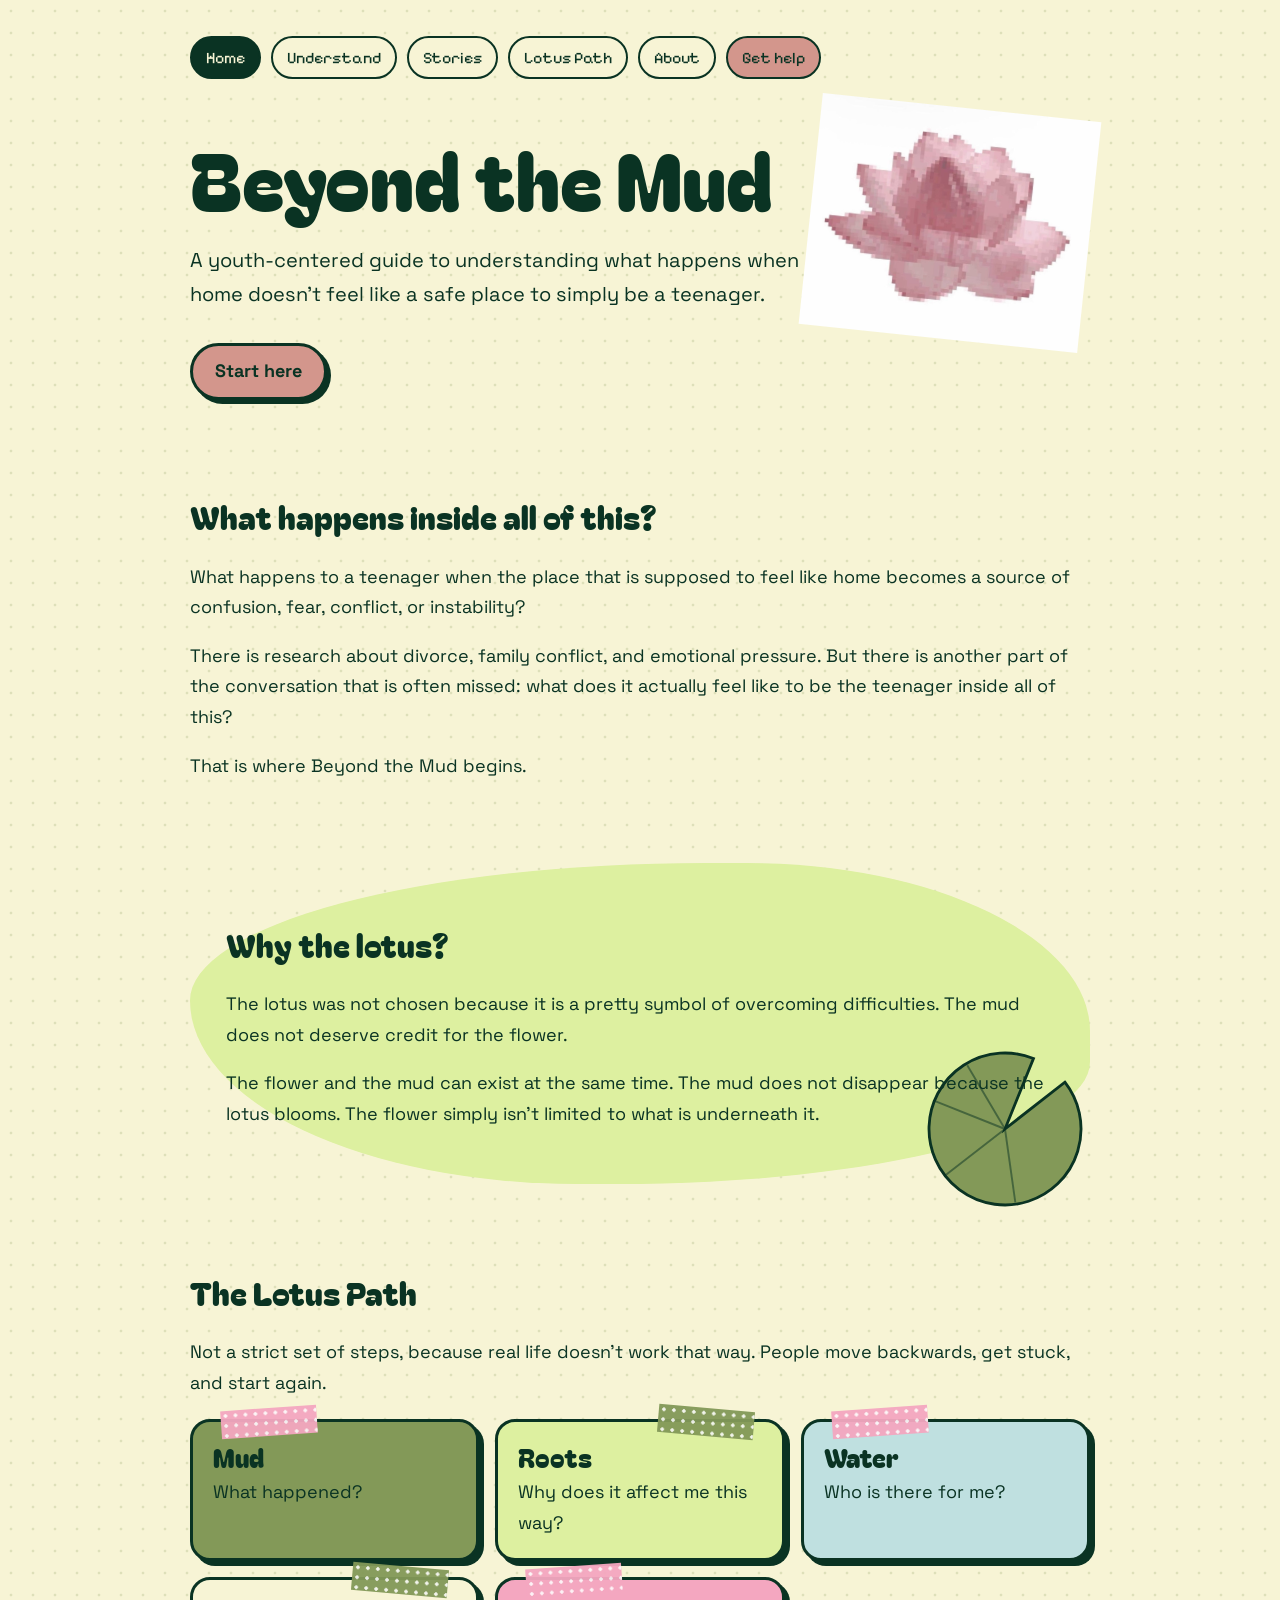
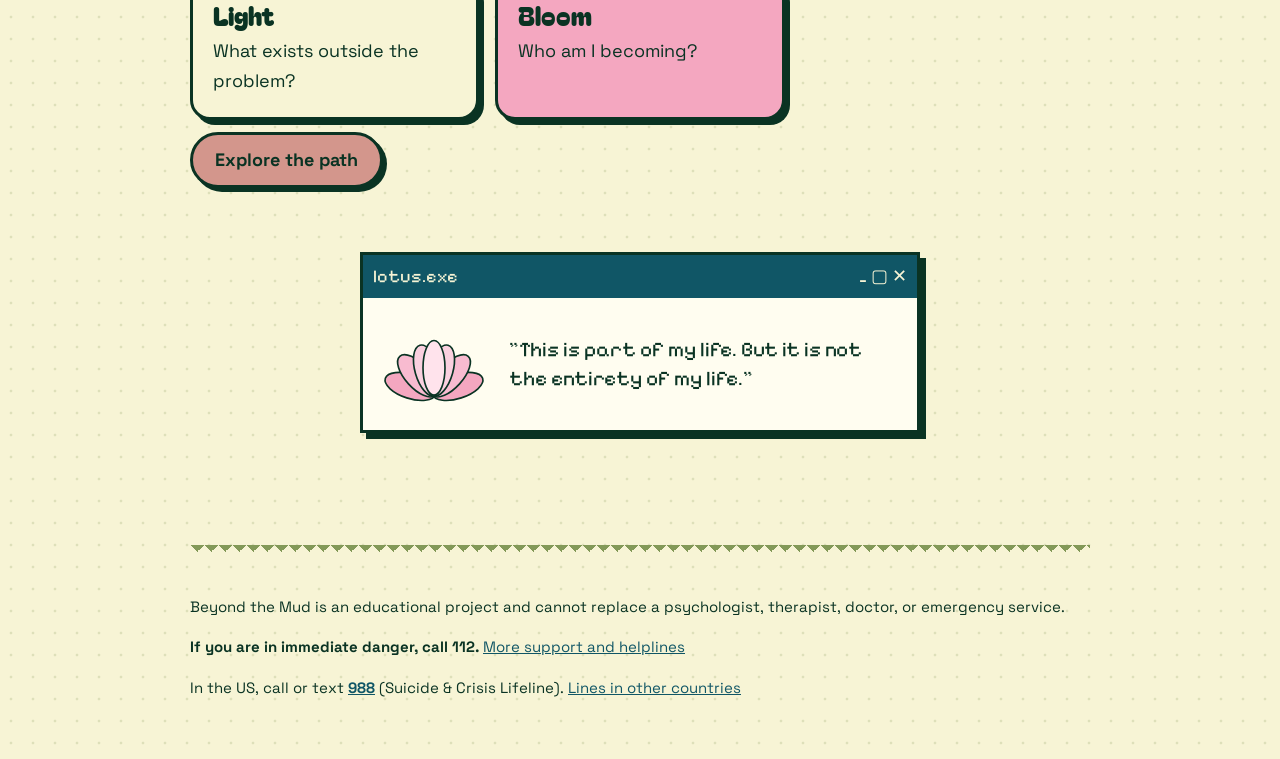
==== index.html @ 1a7a3ea2 "Update index.html" ====
<!DOCTYPE html>
<html lang="en">
<head>
  <meta charset="UTF-8">
  <meta name="viewport" content="width=device-width, initial-scale=1">
  <title>Beyond the Mud</title>
  <meta name="description" content="A youth-centered guide to understanding what happens when home doesn't feel like a safe place to simply be a teenager.">

  <link rel="preconnect" href="https://fonts.googleapis.com">
  <link rel="preconnect" href="https://fonts.gstatic.com" crossorigin>
  <link href="https://fonts.googleapis.com/css2?family=Bagel+Fat+One&family=Pixelify+Sans:wght@400;600&family=Space+Grotesk:wght@400;500;700&display=swap" rel="stylesheet">
  <link rel="stylesheet" href="style.css">
  <link rel="icon" type="image/jpeg" href="images/folder-lotus.jpeg">
<link rel="apple-touch-icon" href="images/folder-lotus.jpeg">
</head>
<body>
  <div class="container">

    <nav class="nav">
      <a href="index.html" class="active">Home</a>
      <a href="understand.html">Understand</a>
      <a href="stories.html">Stories</a>
      <a href="path.html">Lotus Path</a>
      <a href="about.html">About</a>
      <a href="help.html" class="help">Get help</a>
    </nav>

    <header class="hero">
      <img class="sticker sticker-hero" <img class="blend" src="images/pixel-lotus.jpeg" alt="" aria-hidden="true">
      <h1>Beyond the Mud</h1>
      <p class="tagline">A youth-centered guide to understanding what happens when home doesn't feel like a safe place to simply be a teenager.</p>
      <a class="button" href="understand.html">Start here</a>
    </header>

    <main>
      <section class="section">
        <h2>What happens inside all of this?</h2>
        <p>What happens to a teenager when the place that is supposed to feel like home becomes a source of confusion, fear, conflict, or instability?</p>
        <p>There is research about divorce, family conflict, and emotional pressure. But there is another part of the conversation that is often missed: what does it actually feel like to be the teenager inside all of this?</p>
        <p>That is where Beyond the Mud begins.</p>
      </section>

      <section class="section">
        <div class="blob">
          <img class="sticker sticker-blob" src="images/leaf.svg" alt="" aria-hidden="true">
          <h2>Why the lotus?</h2>
          <p>The lotus was not chosen because it is a pretty symbol of overcoming difficulties. The mud does not deserve credit for the flower.</p>
          <p>The flower and the mud can exist at the same time. The mud does not disappear because the lotus blooms. The flower simply isn't limited to what is underneath it.</p>
        </div>
      </section>

      <section class="section">
        <h2>The Lotus Path</h2>
        <p>Not a strict set of steps, because real life doesn't work that way. People move backwards, get stuck, and start again.</p>
        <div class="path-grid">
          <div class="card mud"><h3>Mud</h3><p>What happened?</p></div>
          <div class="card roots"><h3>Roots</h3><p>Why does it affect me this way?</p></div>
          <div class="card water"><h3>Water</h3><p>Who is there for me?</p></div>
          <div class="card light"><h3>Light</h3><p>What exists outside the problem?</p></div>
          <div class="card bloom"><h3>Bloom</h3><p>Who am I becoming?</p></div>
        </div>
        <a class="button" href="path.html">Explore the path</a>
      </section>
      <section class="section">
        <div class="win center">
          <div class="win-bar"><span>lotus.exe</span><span>_ ▢ ✕</span></div>
          <div class="win-body">
            <img src="images/lotus.svg" alt="">
            <p>"This is part of my life. But it is not the entirety of my life."</p>
          </div>
        </div>
      </section>
      <div class="strip">
        <img class="stages" src="images/lotus-stages.jpeg" alt="">
      </div>
    </main>

    <footer class="footer">
      <p>Beyond the Mud is an educational project and cannot replace a psychologist, therapist, doctor, or emergency service.</p>
      <p><strong>If you are in immediate danger, call 112.</strong> <a href="help.html">More support and helplines</a></p>
      <p>In the US, call or text <strong><a href="tel:988">988</a></strong> (Suicide &amp; Crisis Lifeline). <a href="help.html#crisis-lines">Lines in other countries</a></p>
    </footer>

  </div>
</body>
</html>
---- style.css ----
/* ---------- Palette ---------- */
:root {
  --dark:  #0A3323;
  --moss:  #839958;
  --cream: #F7F4D5;
  --rose:  #D3968C;
  --teal:  #105666;
  --lotus: #F4A7C0;
  --lime:  #DDF0A0;
}

/* ---------- Base ---------- */
* { box-sizing: border-box; }

body {
  margin: 0;
  padding: 24px;
  background: var(--cream);
  color: var(--dark);
  font-family: 'Space Grotesk', sans-serif;
  font-size: 18px;
  line-height: 1.7;
}

h1, h2, h3 {
  font-family: 'Bagel Fat One', sans-serif;
  font-weight: 400;
  line-height: 1.15;
  color: var(--dark);
}

h1 { font-size: 3rem; }
h2 { font-size: 2rem; }

a { color: var(--teal); }

/* ---------- Retro window ---------- */
.win {
  max-width: 560px;
  border: 3px solid var(--dark);
  background: #e9e6dc;
  box-shadow: 6px 6px 0 var(--dark);
}
.win-bar {
  display: flex;
  justify-content: space-between;
  padding: 6px 10px;
  background: var(--teal);
  color: var(--cream);
  font-family: 'Pixelify Sans', sans-serif;
}
.win-body { padding: 16px; }

/* ---------- Layout ---------- */
.container { max-width: 900px; margin: 0 auto; }

/* ---------- Navigation ---------- */
.nav {
  display: flex;
  flex-wrap: wrap;
  gap: 10px;
  align-items: center;
  padding: 12px 0 28px;
  font-family: 'Pixelify Sans', sans-serif;
}
.nav a {
  padding: 6px 14px;
  border: 2px solid var(--dark);
  border-radius: 999px;
  background: var(--cream);
  color: var(--dark);
  text-decoration: none;
  font-size: 16px;
}
.nav a:hover { background: var(--lime); }
.nav a.active { background: var(--dark); color: var(--cream); }
.nav a.help { background: var(--rose); }

/* ---------- Hero ---------- */
.hero { padding: 24px 0 40px; }
.hero h1 { font-size: clamp(2.6rem, 9vw, 5rem); margin: 0 0 12px; }
.hero .tagline { font-size: 1.25rem; max-width: 640px; }

/* ---------- Sections ---------- */
.section { padding: 32px 0; }
.blob {
  background: var(--lime);
  padding: 36px;
  border-radius: 60% 40% 55% 45% / 45% 55% 40% 60%;
}
@media (max-width: 600px) {
  .blob { border-radius: 32px; padding: 24px; }
}

/* ---------- Lotus Path cards ---------- */
.path-grid {
  display: grid;
  grid-template-columns: repeat(auto-fit, minmax(240px, 1fr));
  gap: 16px;
  margin-top: 20px;
}
.card {
  padding: 20px;
  border: 3px solid var(--dark);
  border-radius: 20px;
  box-shadow: 5px 5px 0 var(--dark);
}
.card h3 { margin: 0 0 6px; font-size: 1.6rem; }
.card p { margin: 0; }
.card.mud   { background: var(--moss); }
.card.roots { background: var(--lime); }
.card.water { background: #bfe0e0; }
.card.light { background: var(--cream); }
.card.bloom { background: var(--lotus); }

/* ---------- Button ---------- */
.button {
  display: inline-block;
  margin-top: 12px;
  padding: 10px 22px;
  border: 3px solid var(--dark);
  border-radius: 999px;
  background: var(--rose);
  color: var(--dark);
  font-weight: 700;
  text-decoration: none;
  box-shadow: 4px 4px 0 var(--dark);
}

/* ---------- Footer ---------- */
.footer {
  margin-top: 40px;
  padding: 20px 0;
  border-top: 2px solid var(--dark);
  font-size: 15px;
}
/* ---------- Help page ---------- */
.help-block {
  margin: 24px 0;
  padding: 22px;
  border: 3px solid var(--dark);
  border-radius: 20px;
  background: #fffdf0;
  box-shadow: 5px 5px 0 var(--dark);
}
.help-block.urgent { background: var(--rose); }
.help-block h2 { margin: 0 0 8px; font-size: 1.7rem; }
.help-block ul { padding-left: 22px; }
.hotline {
  margin: 6px 0;
  font-family: 'Pixelify Sans', sans-serif;
  font-size: 1.7rem;
  font-weight: 600;
}
.hotline a { color: var(--dark); }
.small { font-size: 15px; }
/* ---------- Understand page ---------- */
.toc {
  display: flex;
  flex-wrap: wrap;
  gap: 8px;
  margin: 0 0 32px;
  font-family: 'Pixelify Sans', sans-serif;
}
.toc a {
  padding: 5px 12px;
  border: 2px solid var(--dark);
  border-radius: 999px;
  background: var(--lime);
  color: var(--dark);
  text-decoration: none;
  font-size: 15px;
}
.toc a:hover { background: var(--lotus); }

.article h2 { margin-top: 56px; scroll-margin-top: 20px; }
.article h3 { font-size: 1.4rem; margin-top: 32px; }
.article ul { padding-left: 22px; }
.article li { margin-bottom: 6px; }

blockquote.quote {
  margin: 20px 0;
  padding: 14px 20px;
  border-left: 6px solid var(--rose);
  background: #fffdf0;
  border-radius: 0 16px 16px 0;
  font-style: italic;
}

.key-idea {
  margin: 28px 0;
  padding: 20px 24px;
  border: 3px solid var(--dark);
  border-radius: 20px;
  background: var(--lotus);
  box-shadow: 5px 5px 0 var(--dark);
  font-weight: 500;
}
/* ---------- Stories page ---------- */
.notice {
  margin: 0 0 32px;
  padding: 16px 20px;
  border: 2px dashed var(--dark);
  border-radius: 16px;
  background: #fffdf0;
  font-size: 16px;
}

.story {
  margin: 44px 0;
  padding: 28px;
  border: 3px solid var(--dark);
  border-radius: 24px;
  box-shadow: 6px 6px 0 var(--dark);
}
.story.s1 { background: var(--lime); }
.story.s2 { background: #d4ecec; }
.story.s3 { background: #fbdbe6; }
.story.s4 { background: #fffdf0; }

.story-label {
  display: inline-block;
  margin-bottom: 12px;
  padding: 3px 12px;
  border: 2px solid var(--dark);
  border-radius: 999px;
  background: var(--cream);
  font-family: 'Pixelify Sans', sans-serif;
  font-size: 15px;
}
.story-quote {
  margin: 0 0 8px;
  padding-left: 18px;
  border-left: 6px solid var(--dark);
  font-size: 1.15rem;
  font-style: italic;
}
.story-source { margin: 0 0 20px; font-size: 14px; opacity: 0.8; }
.story h3 { margin: 28px 0 8px; font-size: 1.5rem; }
.story ul, .story ol { padding-left: 22px; }
.story li { margin-bottom: 6px; }
/* ---------- Lotus Path page ---------- */
.stage {
  position: relative;
  margin: 28px 0;
  padding: 28px 28px 28px 28px;
  border: 3px solid var(--dark);
  border-radius: 24px;
  box-shadow: 6px 6px 0 var(--dark);
  scroll-margin-top: 20px;
}
.stage.mud   { background: var(--moss); }
.stage.roots { background: var(--lime); }
.stage.water { background: #bfe0e0; }
.stage.light { background: #fffdf0; }
.stage.bloom { background: var(--lotus); }

.stage-num {
  display: inline-block;
  margin-bottom: 8px;
  padding: 3px 12px;
  border: 2px solid var(--dark);
  border-radius: 999px;
  background: var(--cream);
  font-family: 'Pixelify Sans', sans-serif;
  font-size: 15px;
}
.stage h2 { margin: 0 0 4px; font-size: 2.4rem; }
.stage .question {
  margin: 0 0 16px;
  font-size: 1.2rem;
  font-weight: 700;
}

.path-connector {
  height: 28px;
  width: 4px;
  margin: 0 auto;
  background: repeating-linear-gradient(
    to bottom, var(--dark) 0 6px, transparent 6px 12px
  );
}

.ending {
  margin: 48px 0;
  padding: 28px;
  border-top: 3px solid var(--dark);
  border-bottom: 3px solid var(--dark);
  font-size: 1.15rem;
}
.ending p { margin: 0 0 12px; }
/* ---------- About page ---------- */
.win.wide { max-width: 100%; margin: 32px 0; }
.win.wide .win-body { padding: 28px; background: #fffdf0; }
.win.wide .win-body h3 { margin-top: 28px; font-size: 1.5rem; }
.win.wide .win-body ul { padding-left: 22px; }
.win.wide .win-body li { margin-bottom: 6px; }

.bloom-line {
  margin: 36px 0 8px;
  font-family: 'Bagel Fat One', sans-serif;
  font-size: clamp(2rem, 7vw, 3.4rem);
  line-height: 1.1;
  color: var(--dark);
}

.not-list {
  margin: 20px 0;
  padding: 0;
  list-style: none;
  font-size: 1.15rem;
  font-weight: 500;
}
.not-list li { margin-bottom: 4px; }
/* ---------- Stickers ---------- */
.hero, .blob { position: relative; }
.hero > *:not(.sticker),
.blob > *:not(.sticker) { position: relative; z-index: 1; }

.sticker {
  position: absolute;
  height: auto;
  pointer-events: none;
  user-select: none;
  z-index: 0;
}
.sticker-hero {
  width: clamp(120px, 26vw, 280px);
  right: 0;
  top: 0;
  transform: rotate(6deg);
}
.sticker-blob {
  width: clamp(110px, 18vw, 190px);
  right: -10px;
  bottom: -40px;
  transform: rotate(-8deg);
}
@media (max-width: 700px) {
  .sticker-hero { width: 120px; opacity: 0.35; top: -10px; }
  .sticker-blob { width: 100px; opacity: 0.5; right: 0; bottom: -30px; }
}
/* ---------- Moodboard details ---------- */

/* soft polka-dot paper background */
body {
  background-image: radial-gradient(rgba(131, 153, 88, 0.22) 1.5px, transparent 1.6px);
  background-size: 22px 22px;
}

::selection { background: var(--lotus); color: var(--dark); }

/* washi tape on cards */
.card, .story, .stage, .help-block { position: relative; }

.card::before, .story::before, .stage::before, .help-block::before {
  content: "";
  position: absolute;
  top: -14px;
  left: 28px;
  width: 96px;
  height: 28px;
  background:
    radial-gradient(rgba(255,255,255,0.9) 22%, transparent 24%) 0 0 / 10px 10px,
    var(--lotus);
  transform: rotate(-4deg);
  opacity: 0.95;
  z-index: 2;
}
.card:nth-child(even)::before,
.story:nth-of-type(even)::before,
.stage:nth-of-type(even)::before,
.help-block:nth-of-type(even)::before {
  left: auto;
  right: 28px;
  transform: rotate(5deg);
  background:
    radial-gradient(rgba(255,255,255,0.9) 22%, transparent 24%) 0 0 / 10px 10px,
    var(--moss);
}

/* ric-rac zigzag above the footer */
.footer { border-top: none; position: relative; padding-top: 34px; }
.footer::before {
  content: "";
  position: absolute;
  top: 0;
  left: 0;
  right: 0;
  height: 14px;
  background:
    linear-gradient(135deg, var(--moss) 25%, transparent 25%) -7px 0 / 14px 14px,
    linear-gradient(225deg, var(--moss) 25%, transparent 25%) -7px 0 / 14px 14px;
}

/* centered retro window with a quote */
.win.center { margin: 0 auto; }
.win.center .win-body {
  display: flex;
  align-items: center;
  gap: 20px;
  background: #fffdf0;
  font-family: 'Pixelify Sans', sans-serif;
  font-size: 1.3rem;
  line-height: 1.4;
}
.win.center .win-body img { width: 110px; height: auto; flex-shrink: 0; }
@media (max-width: 600px) {
  .win.center .win-body { flex-direction: column; text-align: center; }
}
/* ---------- References ---------- */
.references {
  margin-top: 56px;
  padding-top: 24px;
  border-top: 3px solid var(--dark);
}
.references h2 { margin-top: 0; }
.references ol { padding-left: 22px; }
.references li { margin-bottom: 14px; font-size: 16px; scroll-margin-top: 20px; }
sup a { text-decoration: none; font-weight: 700; }
/* ---------- Images & player ---------- */
.blend { mix-blend-mode: multiply; }

.player { max-width: 420px; margin: 20px 0; }
.player .win-body { background: #fffdf0; text-align: center; }
.player .track {
  margin: 0;
  font-family: 'Pixelify Sans', sans-serif;
  font-size: 1.3rem;
  line-height: 1.3;
}
.player .artist { margin: 4px 0 14px; font-size: 14px; opacity: 0.8; }
.progress {
  height: 12px;
  border: 2px solid var(--dark);
  border-radius: 999px;
  background: var(--cream);
  overflow: hidden;
}
.progress span { display: block; width: 62%; height: 100%; background: var(--lotus); }
.controls {
  display: flex;
  justify-content: center;
  gap: 8px;
  margin-top: 12px;
  font-family: 'Pixelify Sans', sans-serif;
}
.controls span {
  min-width: 40px;
  padding: 4px 8px;
  border: 2px solid var(--dark);
  border-radius: 999px;
  background: var(--cream);
}
/* ---------- Crisis lines ---------- */
.country-grid {
  display: grid;
  grid-template-columns: repeat(auto-fit, minmax(240px, 1fr));
  gap: 14px;
  margin-top: 16px;
}
.country {
  padding: 14px 16px;
  border: 2px solid var(--dark);
  border-radius: 16px;
  background: var(--cream);
}
.country h3 { margin: 0 0 4px; font-size: 1.15rem; }
.country p { margin: 0 0 6px; font-size: 15px; line-height: 1.5; }
.country .hotline { font-size: 1.6rem; margin: 2px 0 6px; }
/* ---------- Sticker strips ---------- */
.strip {
  display: flex;
  flex-wrap: wrap;
  justify-content: center;
  align-items: center;
  gap: 18px;
  margin: 40px 0;
}
.strip img {
  width: clamp(70px, 16vw, 120px);
  height: auto;
  mix-blend-mode: multiply;
}
.strip img:nth-child(odd)  { transform: rotate(-6deg); }
.strip img:nth-child(even) { transform: rotate(5deg); }
.strip img.stages { width: clamp(260px, 70vw, 520px); transform: none; }
.strip img.teapot { width: clamp(120px, 28vw, 200px); }

.sticker-hero.flip { transform: rotate(180deg); }

/* pixel cursor */
body { cursor: url("images/cursor.svg") 0 0, auto; }
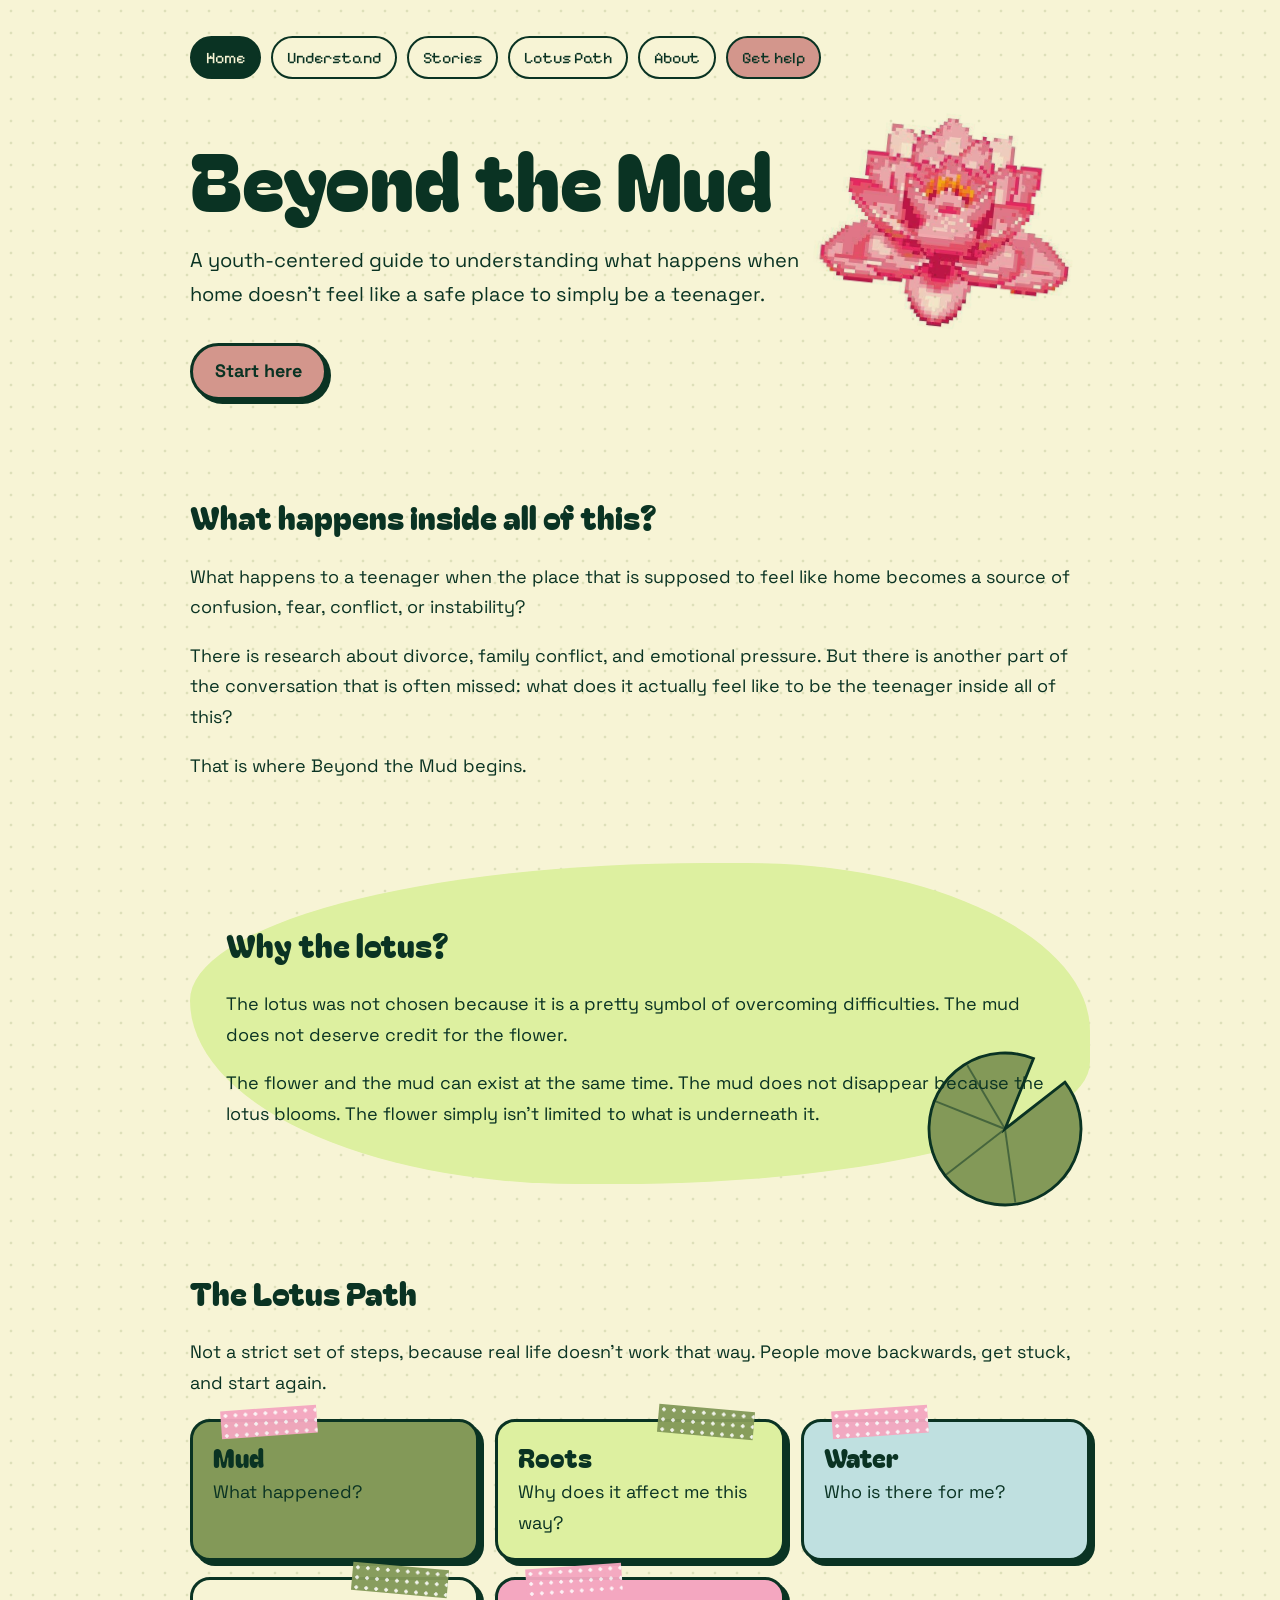
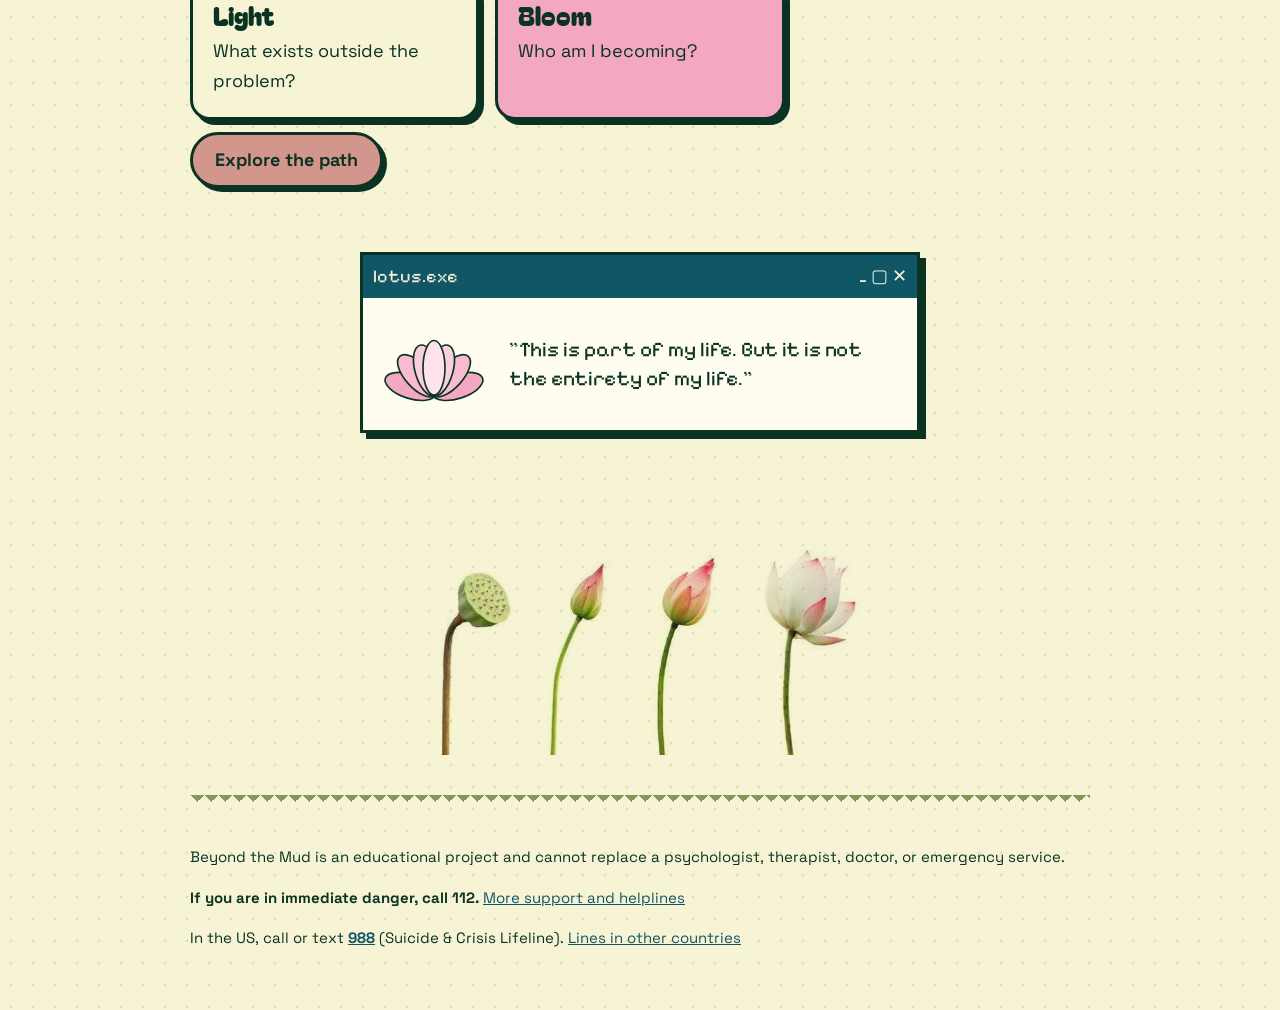
==== commit 30d94282: "Update index.html" ====
--- a/index.html
+++ b/index.html
@@ -26,7 +26,7 @@
     </nav>
 
     <header class="hero">
-      <img class="sticker sticker-hero" <img class="blend" src="images/pixel-lotus.jpeg" alt="" aria-hidden="true">
+       <img class="sticker sticker-hero blend" src="images/pixel-lotus-pink.jpeg" alt="" aria-hidden="true">
       <h1>Beyond the Mud</h1>
       <p class="tagline">A youth-centered guide to understanding what happens when home doesn't feel like a safe place to simply be a teenager.</p>
       <a class="button" href="understand.html">Start here</a>
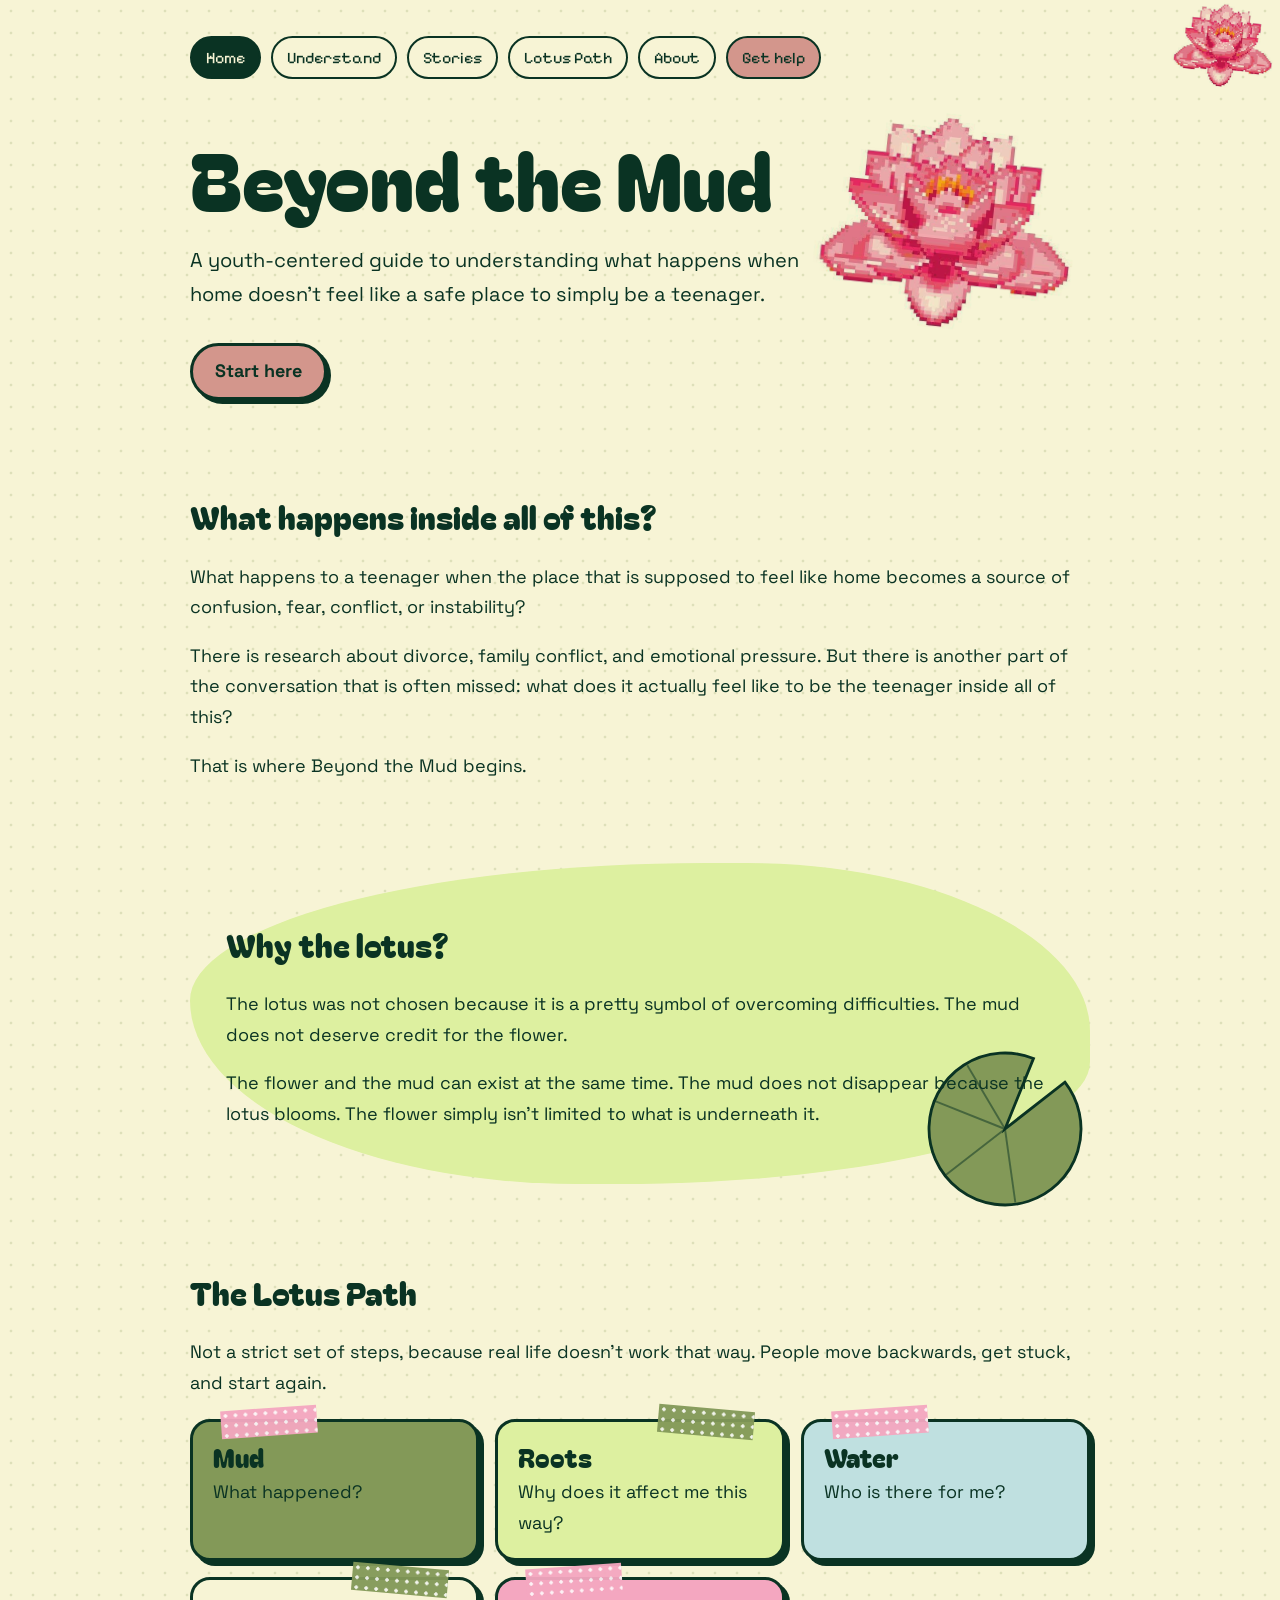
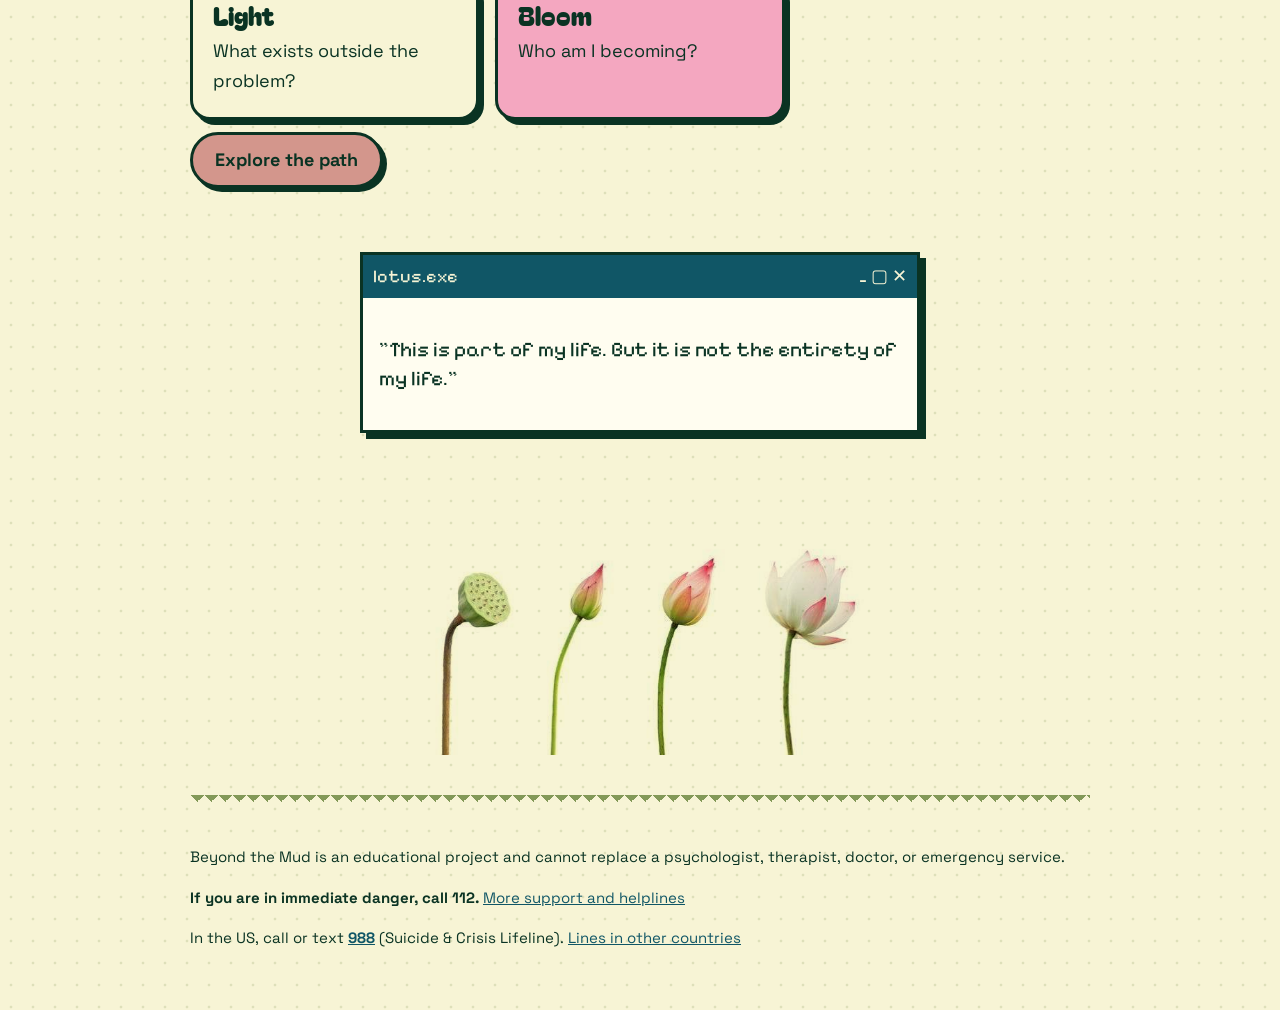
==== commit b7dfb845: "Update index.html" ====
--- a/index.html
+++ b/index.html
@@ -65,7 +65,7 @@
         <div class="win center">
           <div class="win-bar"><span>lotus.exe</span><span>_ ▢ ✕</span></div>
           <div class="win-body">
-            <img src="images/lotus.svg" alt="">
+                   <img class="sticker sticker-hero blend" src="images/pixel-lotus-pink.jpeg" alt="" aria-hidden="true">
             <p>"This is part of my life. But it is not the entirety of my life."</p>
           </div>
         </div>
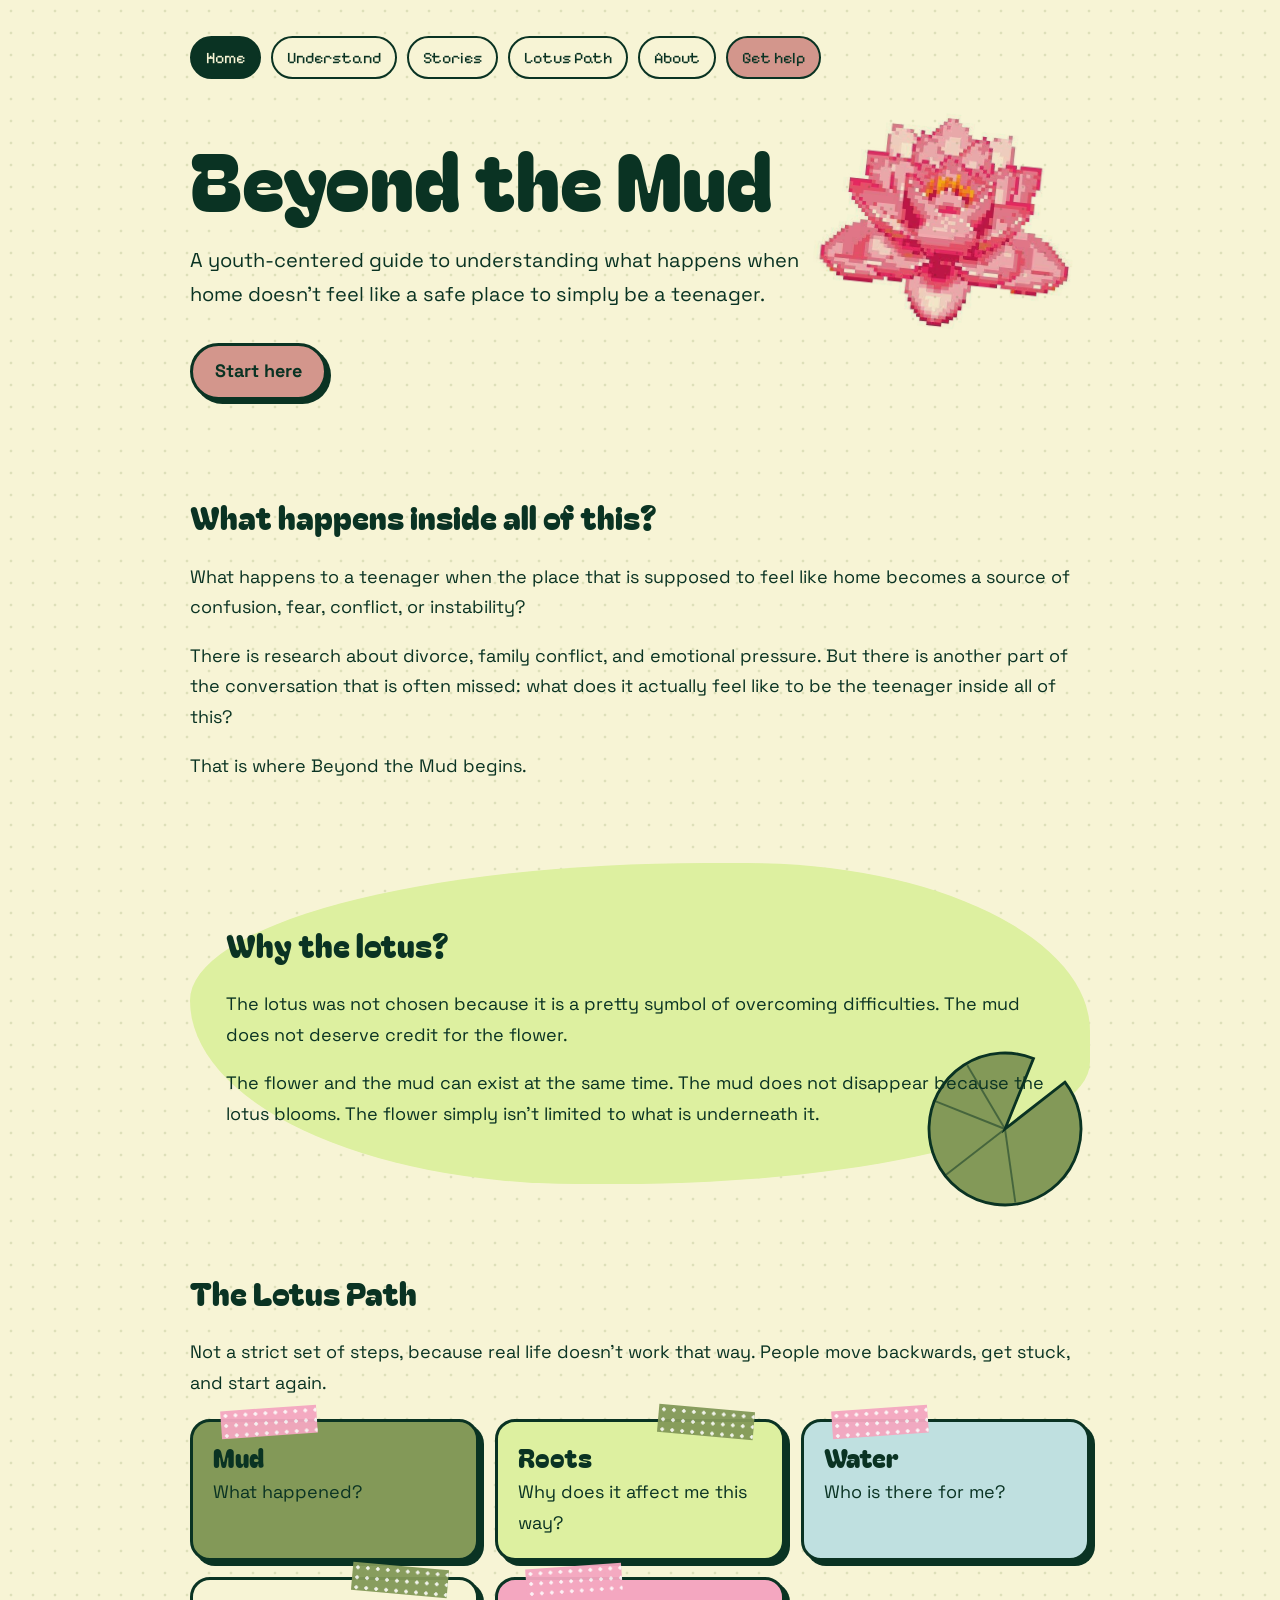
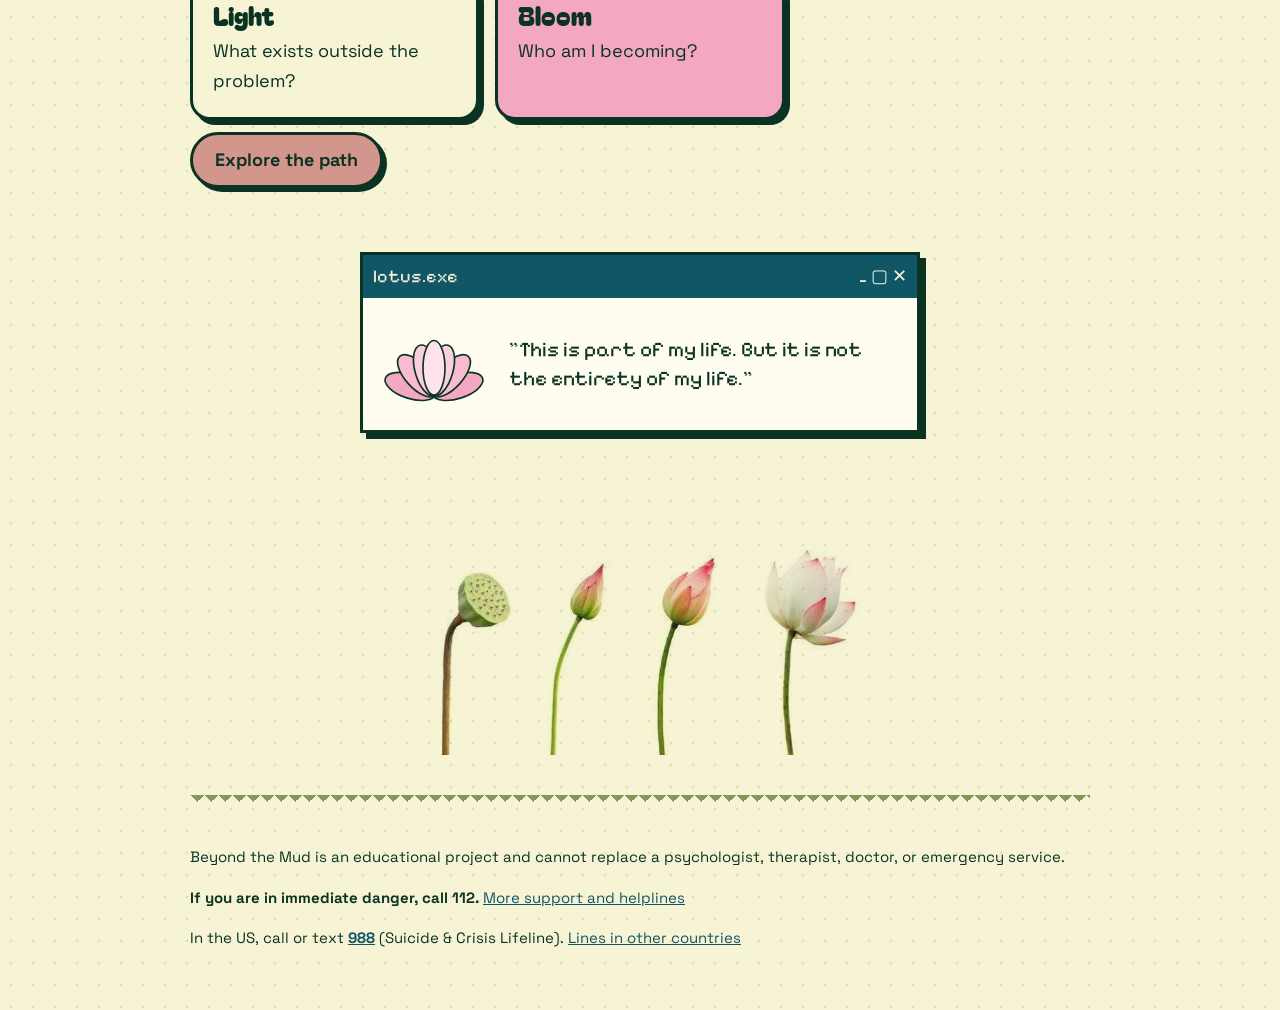
==== commit c4ae89da: "Update index.html" ====
--- a/index.html
+++ b/index.html
@@ -65,7 +65,7 @@
         <div class="win center">
           <div class="win-bar"><span>lotus.exe</span><span>_ ▢ ✕</span></div>
           <div class="win-body">
-                   <img class="sticker sticker-hero blend" src="images/pixel-lotus-pink.jpeg" alt="" aria-hidden="true">
+<img src="images/lotus.svg" alt="">
             <p>"This is part of my life. But it is not the entirety of my life."</p>
           </div>
         </div>
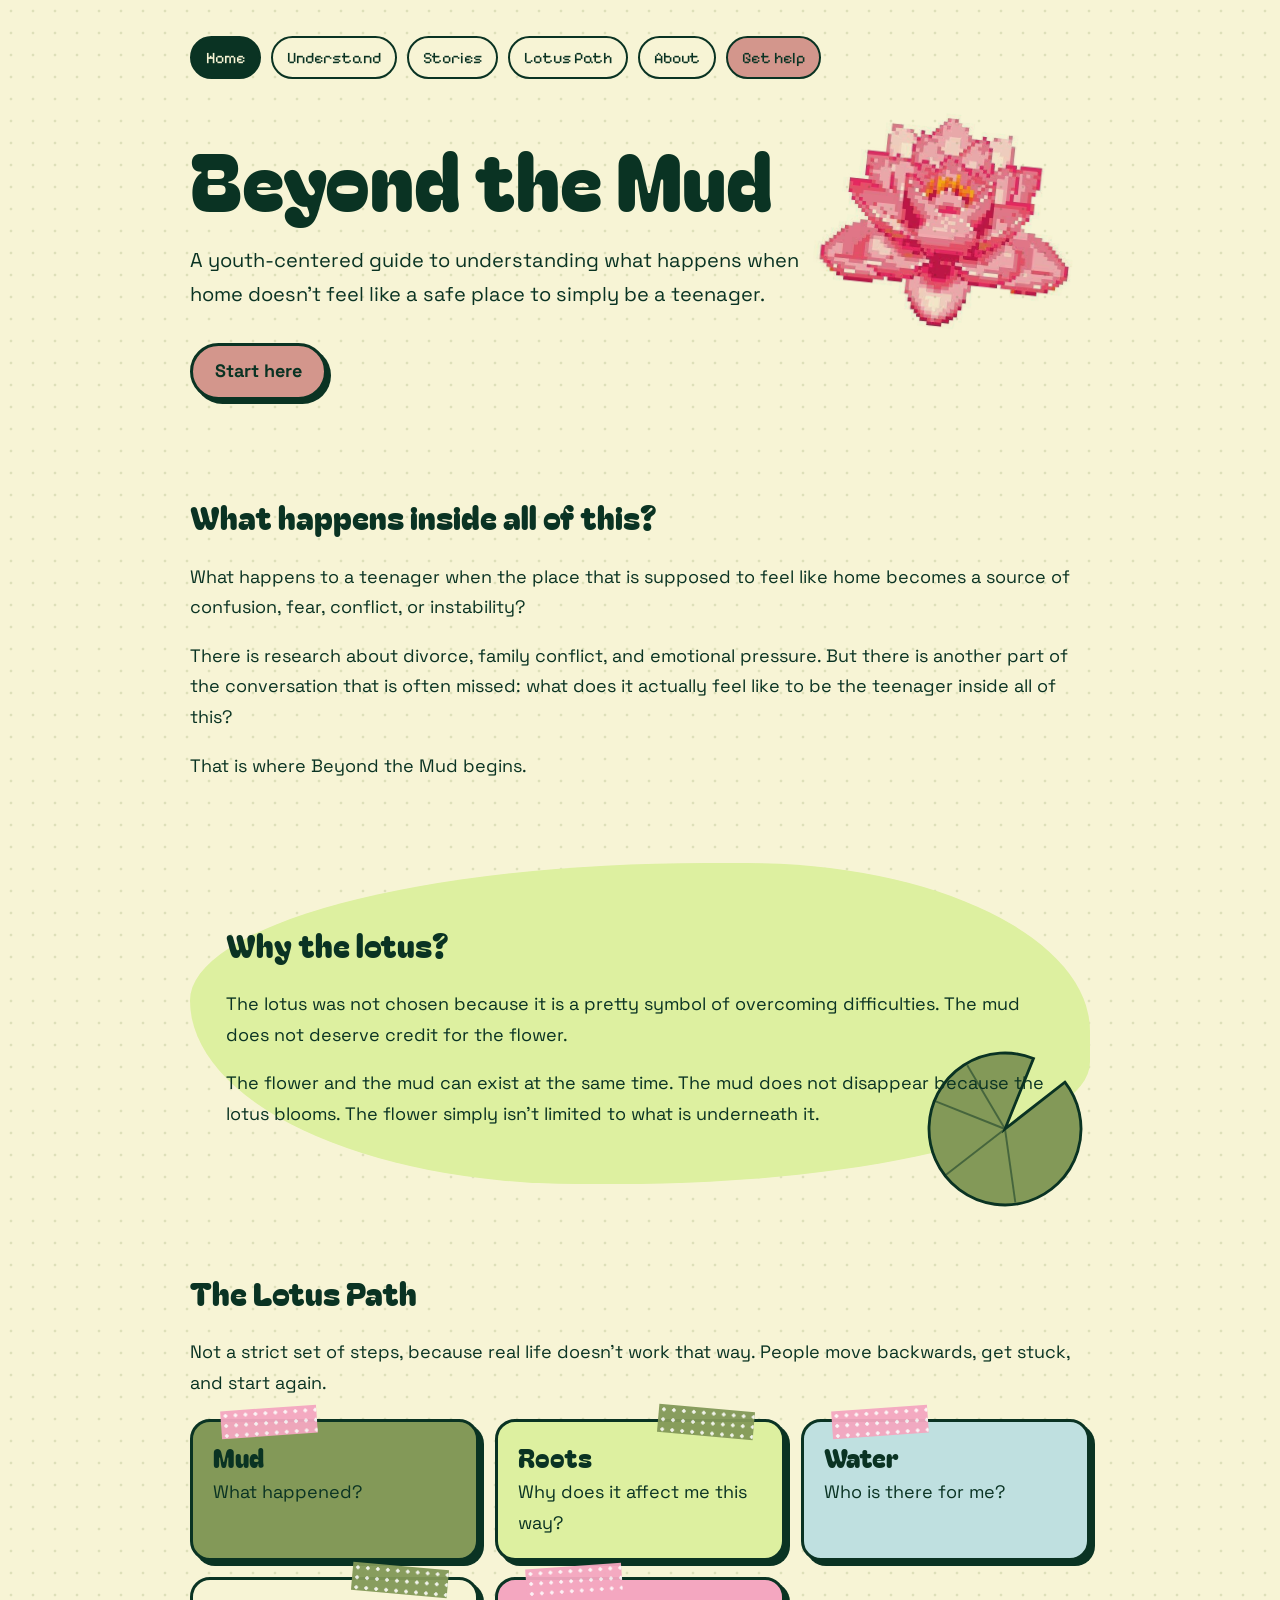
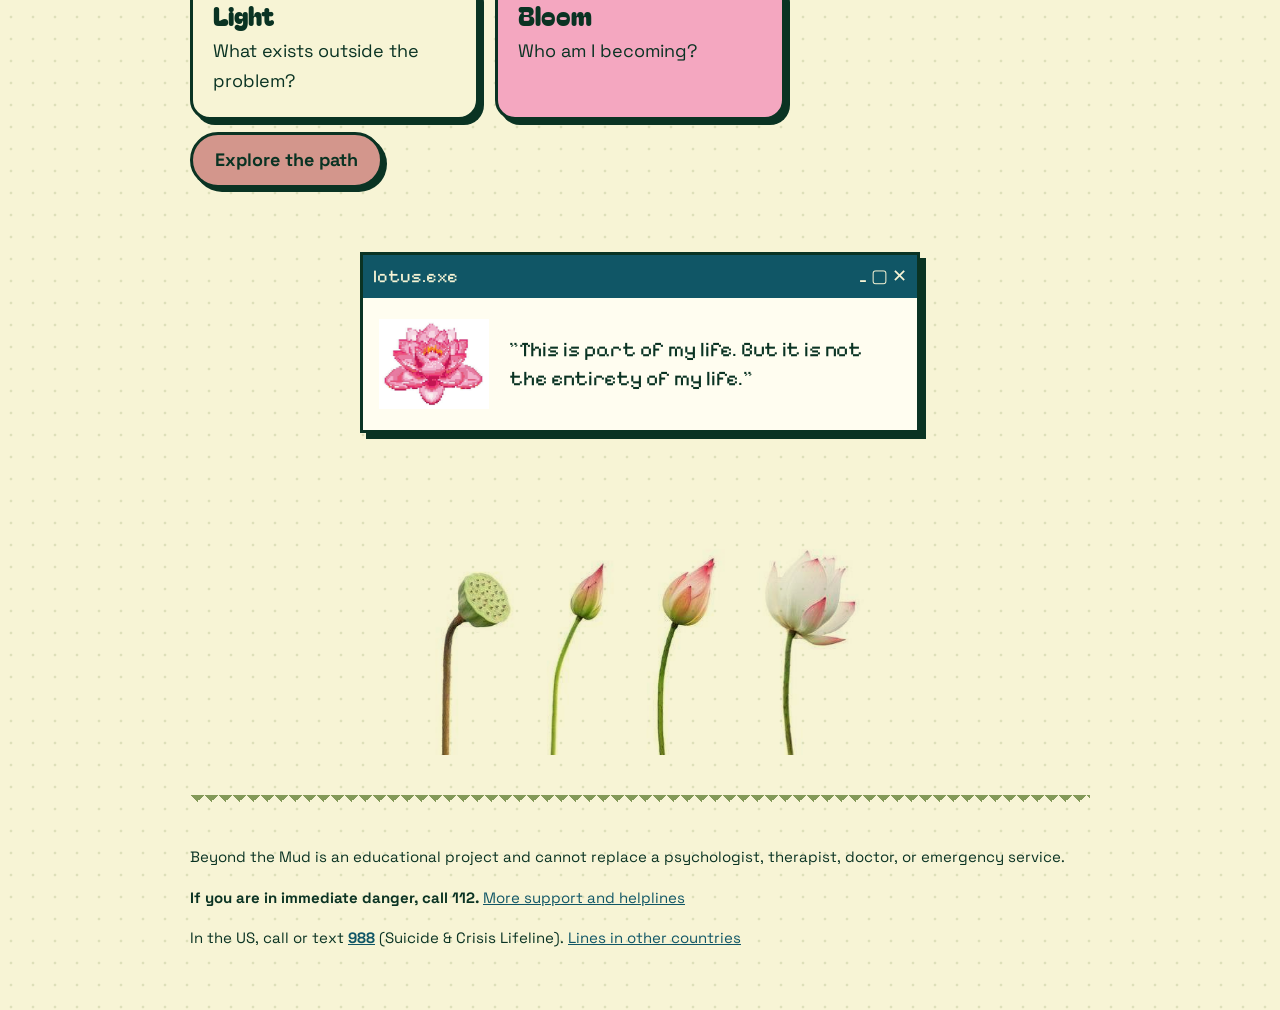
==== commit eb7263f2: "Update index.html" ====
--- a/index.html
+++ b/index.html
@@ -65,7 +65,7 @@
         <div class="win center">
           <div class="win-bar"><span>lotus.exe</span><span>_ ▢ ✕</span></div>
           <div class="win-body">
-<img src="images/lotus.svg" alt="">
+<img src="images/pixel-lotus-pink.jpeg" alt="">
             <p>"This is part of my life. But it is not the entirety of my life."</p>
           </div>
         </div>
